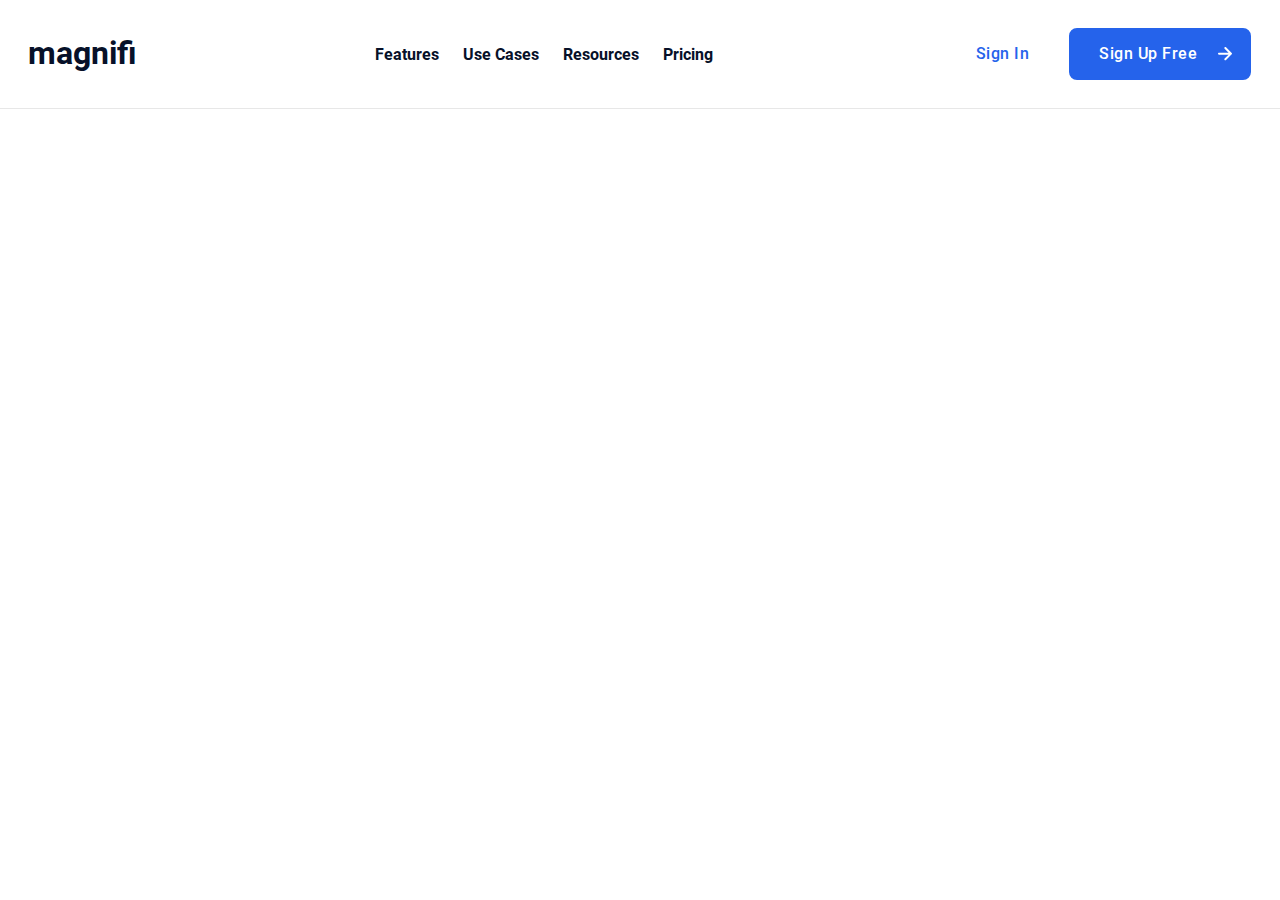
==== public/pages/features.html @ 19134241 "Created pages for navigation links" ====
<!DOCTYPE html>
<html lang="en">
<head>
    <meta charset="UTF-8">
    <meta name="viewport" content="width=device-width, initial-scale=1.0">
    <title>Magnifi | Features</title>
        <!-- CSS Files -->
        <link rel="stylesheet" href="../assets/styles/styles.css">
        <!-- CSS libraries -->
        <link rel="stylesheet" href="https://cdnjs.cloudflare.com/ajax/libs/animate.css/4.1.1/animate.min.css"/>
        <link href="https://unpkg.com/aos@2.3.1/dist/aos.css" rel="stylesheet">
</head>
<body>

    <!--  NAV  -->
    <nav id="nav" class="nav grid">
        <div class="menu-container">
    
            <a href="/public/index.html"><h1>magnifi</h1></a> 
            <button class="menu-btn"><img src="assets/img/hamburger-menu-icon.svg" alt="menu icon"></button>
        </div>
    
        <div class="link-container">
    
        
            <ul>
                <li><a href="features.html">Features</a></li>
                <li><a href="use-cases.html">Use Cases</a></li>
                <li><a href="resources.html">Resources</a></li>
                <li><a href="pricing.html">Pricing</a></li>
            </ul>
        </div>
    
    
        <div class="nav-btn-container"> 
        <button class="secondary-btn"><span>Sign In</span></button>
        <button class="primary-btn"><span>Sign Up Free</span> <img class="right-arrow-icon" src="../assets/img/arrow-right-white.svg" alt="a right arrow icon">
        </div>
    
    </nav>
    
</body>
</html>
---- public/assets/styles/styles.css ----
/* ==========================================================================
   Variables
   ========================================================================== */

:root{

    /*Primary heading color*/
--Blue-Gray-900:#071129;

    /*Secondary color*/
--Blue-Gray-600:#475569;

    /*Tertiary color*/
--Blue-600:#2563EB;

    /*Background color*/
--White:#FFFF;

--Blue-Gray-300:#cbd5e14d;

}

/* ==========================================================================
   Reset
   ========================================================================== */

*{
    box-sizing: border-box;
    margin: 0;
    padding: 0;
    text-decoration: none;
}

html{
    overflow-x: hidden;
}




li{
    list-style-type: none;
    align-items: center;
    display: flex;
}


/* ==========================================================================
   Base Styles
   ========================================================================== */

body{
    background: var(--White);
    overflow-x: hidden;
    scroll-behavior: smooth;
}

.primary-link-container{
    display: flex;
    align-items: center;
    padding: 12px 0;
    gap: 16px;
}

.img-container{
    display: flex;
    align-items: center;
}

/* COLORS */

.primary-link{
    color: var(--Blue-600);
}

h1, h2, h3{
    color: var(--Blue-Gray-900);
    line-height: 110%;
}

 a, li{
    color: var(--Blue-Gray-900);
}

p{
    color: var(--Blue-Gray-600);
}

/* FONT SIZES */

/* font size of the logo */
h1{
    font-size: 32px;
}

/* headings */
h2, h3{
    font-size: 2.5em;
}


p, input, textarea, button {
    font-size: 1em;
    line-height: 150%;
}

nav ul li a, button{
    font-size: 16px;
    
}


/* FONT WEIGHTS */
p, input, textarea{
    font-family: "Roboto Regular 400";
}

button, strong{
    font-family: "Roboto Medium 500";
}

h1, h2, h3, a{
    font-family: "Roboto Bold 700";
}


/*  FONT FAMILIES */

@font-face {
    font-family: "Roboto Regular 400";
    src: url("../fonts/Roboto-Regular.ttf") format("truetype");
    font-display: swap;
  }
  
  @font-face {
    font-family: "Roboto Medium 500";
    src: url("../fonts/Roboto-Medium.ttf") format("truetype");
    font-display: swap;
  }
  
  @font-face {
    font-family: "Roboto Bold 700";
    src: url("../fonts/Roboto-Bold.ttf") format("truetype");
    font-display: swap;
  }



.section-2 .img-container{
    display: grid;
    grid-template-columns: repeat(3, 1fr);
    gap: 0.5rem;
    order: 1;
 }

 .section-3 .img-container{
    margin: 0 auto;
    
 }

.chart-container{
    display: flex;
    position: relative;
    width: 350px;
    height: 350px;
    border-radius: 100%;
    -webkit-border-radius: 100%;
    -moz-border-radius: 100%;
    -ms-border-radius: 100%;
    -o-border-radius: 100%;
}

.chart-icon{
    position: absolute;
    max-width: 30px; 
    max-height: 30px; 
    background-size: cover; 
    cursor: grab;
    transition: cursor 0.3s ease;
    pointer-events: auto;
}

.chart-icon:active{
    cursor: grabbing;
}


.section-4{
    padding: 3em 1.5em;
    background-size: cover;
    background-position: center;
    background:  linear-gradient(0deg, rgba(88, 28, 135, 0.75) 0%, rgba(88, 28, 135, 0.75) 100%), url(../img/hot-air.jpg)  lightgray 50% / cover no-repeat; 
}

.section-4 .secondary-btn {
    display: flex;
    background-color: transparent;
    justify-content: start;
    max-width: fit-content;
    padding: 12px 0;
}

.section-4 .secondary-btn span{
    padding: 0 16px 0 0;
}

.section-4 *{
    color: var(--White);
}

.section-5 p{
    color: var(--Blue-Gray-600);
}

.section-5 button{
    max-width: 100%;
}

.section-6{
    text-align: center;
    background: linear-gradient(99deg, #312E81 0%, #1E40AF 0.01%, #1E3A8A 46%, #701A75 96.97%);
}

.section-6 *{
    color: var(--White);
}

footer{
    display: flex;
    padding: 1.5em;
    flex-direction: column;
    gap: 16px;
}

footer ul{
    display: flex;
    justify-content: space-between;
    gap: 24px;
    max-width: fit-content;
}

footer ul li:nth-child(5){
    display: none;
}



footer ul li a{
    font-family: "Roboto Regular 400";
}

footer p, footer a{
    color: var(--Blue-Gray-600);
}


.primary-link:hover, .section-4 span:hover{
   text-decoration: underline;
}

/* ==========================================================================
   Components
   ========================================================================== */

/* BUTTONS */

button{
   display: inline-flex;
   justify-content: center;
   align-items: center;
   height: auto;
   cursor: pointer;
   letter-spacing: 0.5px;
   transition: all 0.10s;
   -webkit-transition: all 0.10s;
   -moz-transition: all 0.10s;
   -ms-transition: all 0.10s;
   -o-transition: all 0.10s;
   border-radius: 8px;
   -webkit-border-radius: 8px;
   -moz-border-radius: 8px;
   -ms-border-radius: 8px;
   -o-border-radius: 8px;
   text-wrap: nowrap;
   max-width: fit-content;
}

.primary-btn{
    padding: 12px;
    background: var(--Blue-600);
    border: 2px solid var(--Blue-600);
    color: var(--White);

}



.primary-btn img, .primary-btn span{
    padding: 0 0 0 16px;
    height: auto;
    max-width: fit-content;
}



.secondary-btn{
    padding: 12px 8px;
    color: var(--Blue-600);
    background: var(--White);
    border: none;
}



.secondary-btn span{
    padding: 0 16px;
}

.secondary-btn:hover{
   color:#235ddb;

}

.tertiary-btn{
    color: var(--Blue-Gray-900);
    background: var(--White);
    border: 1px solid rgba(128, 128, 128, 0.315);
    border-top-right-radius: 0px;
    border-bottom-right-radius: 0px;
    padding: 16px;
    
}

.tertiary-btn:hover{
    background: var(--Blue-Gray-300);
}

.button-container > :nth-child(2){
    border-radius: 0px;
    -webkit-border-radius: 0px;
    -moz-border-radius: 0px;
    -ms-border-radius: 0px;
    -o-border-radius: 0px;
}

.button-container > :nth-child(3){
    border-top-right-radius: 8px;
    border-bottom-right-radius: 8px;
    border-top-left-radius: 0px;
    border-bottom-left-radius: 0px;
}

.button-container{
    display: flex;
    justify-content: space-evenly;
}

.button-container *{
    width: 100%;
}

/* Input fields */
.input-container{
    border: 1px solid rgba(128, 128, 128, 0.315);
    border-radius: 8px;
    -webkit-border-radius: 8px;
    -moz-border-radius: 8px;
    -ms-border-radius: 8px;
    -o-border-radius: 8px;
    display: flex;
    align-items: center;
    padding: 12px 16px ;
    gap: 8px;
    transition: all 0.15s ease;
    -webkit-transition: all 0.15s ease;
    -moz-transition: all 0.15s ease;
    -ms-transition: all 0.15s ease;
    -o-transition: all 0.15s ease;
    width: 100%;
}

input, textarea{
    width: 100%;
    border: none;
    color: var(--Blue-Gray-600);
}

input:focus{
    outline: none;
}

.input-container:focus-within{
    transform: scale(1.01) ;
    -webkit-transform: scale(1.01) ;
    -moz-transform: scale(1.01) ;
    -ms-transform: scale(1.01) ;
    -o-transform: scale(1.01) ;
}

.input-button-container{
    gap: 8px;
    display: flex;  
}



/* ==========================================================================
   Mobile Styles
   ========================================================================== */

 /* making the homepage navigation links disappear */
nav ul, nav .primary-btn, .secondary-btn{
    display: none
}

/* container for the hamburger menu */
.menu-container{
   display: grid;
   grid-template-columns: repeat(4, 1fr);
}



.menu-btn{
    border: none;
    background-color: #fff;
    grid-column: 5;
}

.menu-btn img{
    width: 30px;
    height: 30px;  
}

img{
    max-width: 100%;
    height: auto; 
}



nav{
    padding: 1em;
    border-bottom: 1px solid rgba(128, 128, 128, 0.192);
    text-wrap: nowrap;
    
}

section{
    padding: 3em 1em ;
    display: flex;
    flex-direction: column;
    gap: 32px;
}

 .text-container  {
    display: flex;
    flex-direction: column;
    gap: 24px;
}

.input-container img{
    display: none;
}

.press-container{
    display: flex;
    padding: 8px 0;
    align-self: stretch;
   margin: 0 auto;
}




.press-container img{
    margin: 8px 12px 0 0;
}




/* ==========================================================================
   Media Queries
   ========================================================================== */


/*  SMALL TABLET STYLES */
@media screen and (min-width:620px){
    .input-container img{
        display: inline-flex;
    }

    section{
        padding: 5em;
    }

    section .img-container{
        margin: 0 auto;
    }



    }

/*  LARGE TABLET AND LAPTOP STYLES */
@media screen and (min-width:960px){

    body{
        font-size: 18px;   
    }



    h2{
       font-size: 4em;
    }

    section, footer{
        display: flex;
        align-items: center;
        padding: 4.5em;
        align-items: center;
    }

   footer{
    flex-direction: row;
    justify-content: space-between;
   }

   .footer-container{
    display: flex;
    gap: 8px;
    justify-content: center;
    align-items: center;
   }

   .press-container{
    margin: 0;
}




/* ==========================================================================
   Layout
   ========================================================================== */
    .grid{
        display: grid ;
        grid-template-columns: repeat(12, 1fr);
    }

    .text-container{
        grid-column: 2/7;
    }

    .img-container{
        grid-column: 8/13;
        max-width: fit-content;
    }


    .section-2 .img-container{
        margin: 0;
    }

    .section-2 .text-container{
        grid-column: 8/12;
    }

    .section-2 .img-container{
    grid-column: 2/7;
    grid-row: 1;
    gap: 1.2em;
    }

    .section-6, .section-4{
    margin: 0 4.5em;
    border-radius: 30px;
    -webkit-border-radius: 30px;
    -moz-border-radius: 30px;
    -ms-border-radius: 30px;
    -o-border-radius: 30px;
    }

    .section-6{
    padding: 5em 6em;
    }

    .img-container img{
        width: 100%;
        height: auto;
        object-fit: cover;
    }

    .section-4 .text-container{
        grid-column: 8/12;
    }


    nav .primary-btn, .secondary-btn{
        display: inline-flex;
    }

    .nav-btn-container{
       grid-column: 12;
       display: flex;
       gap: 1rem;
        width: 300px;
        flex-grow: 1;
    }

    .link-container {
        grid-column: 2/7;
    }

    nav{
        padding: 1.4em;
        justify-content: center;
        align-items: center;
    }

    nav ul{
        display: flex;
        gap: 8px;
        align-items: center;
        justify-content: center;
    }

    .link-container{
        grid-column: 4/10;
    }

    nav ul li{
        padding: 12px 8px;
    }

    footer ul li:nth-child(5){
        display: flex;
    }

    nav ul li img{
        padding: 0 0 0 8px;
    }
   
    .menu-btn{
        display: none;
    }

}


/*  DESKTOP STYLES */
@media screen and (min-width:1200px){

    body{
        font-size: 20px;

    }

    section{
        padding: 4em;
    }

    body{
        max-width: 2000px;
        margin: 0 auto; 
    }

}
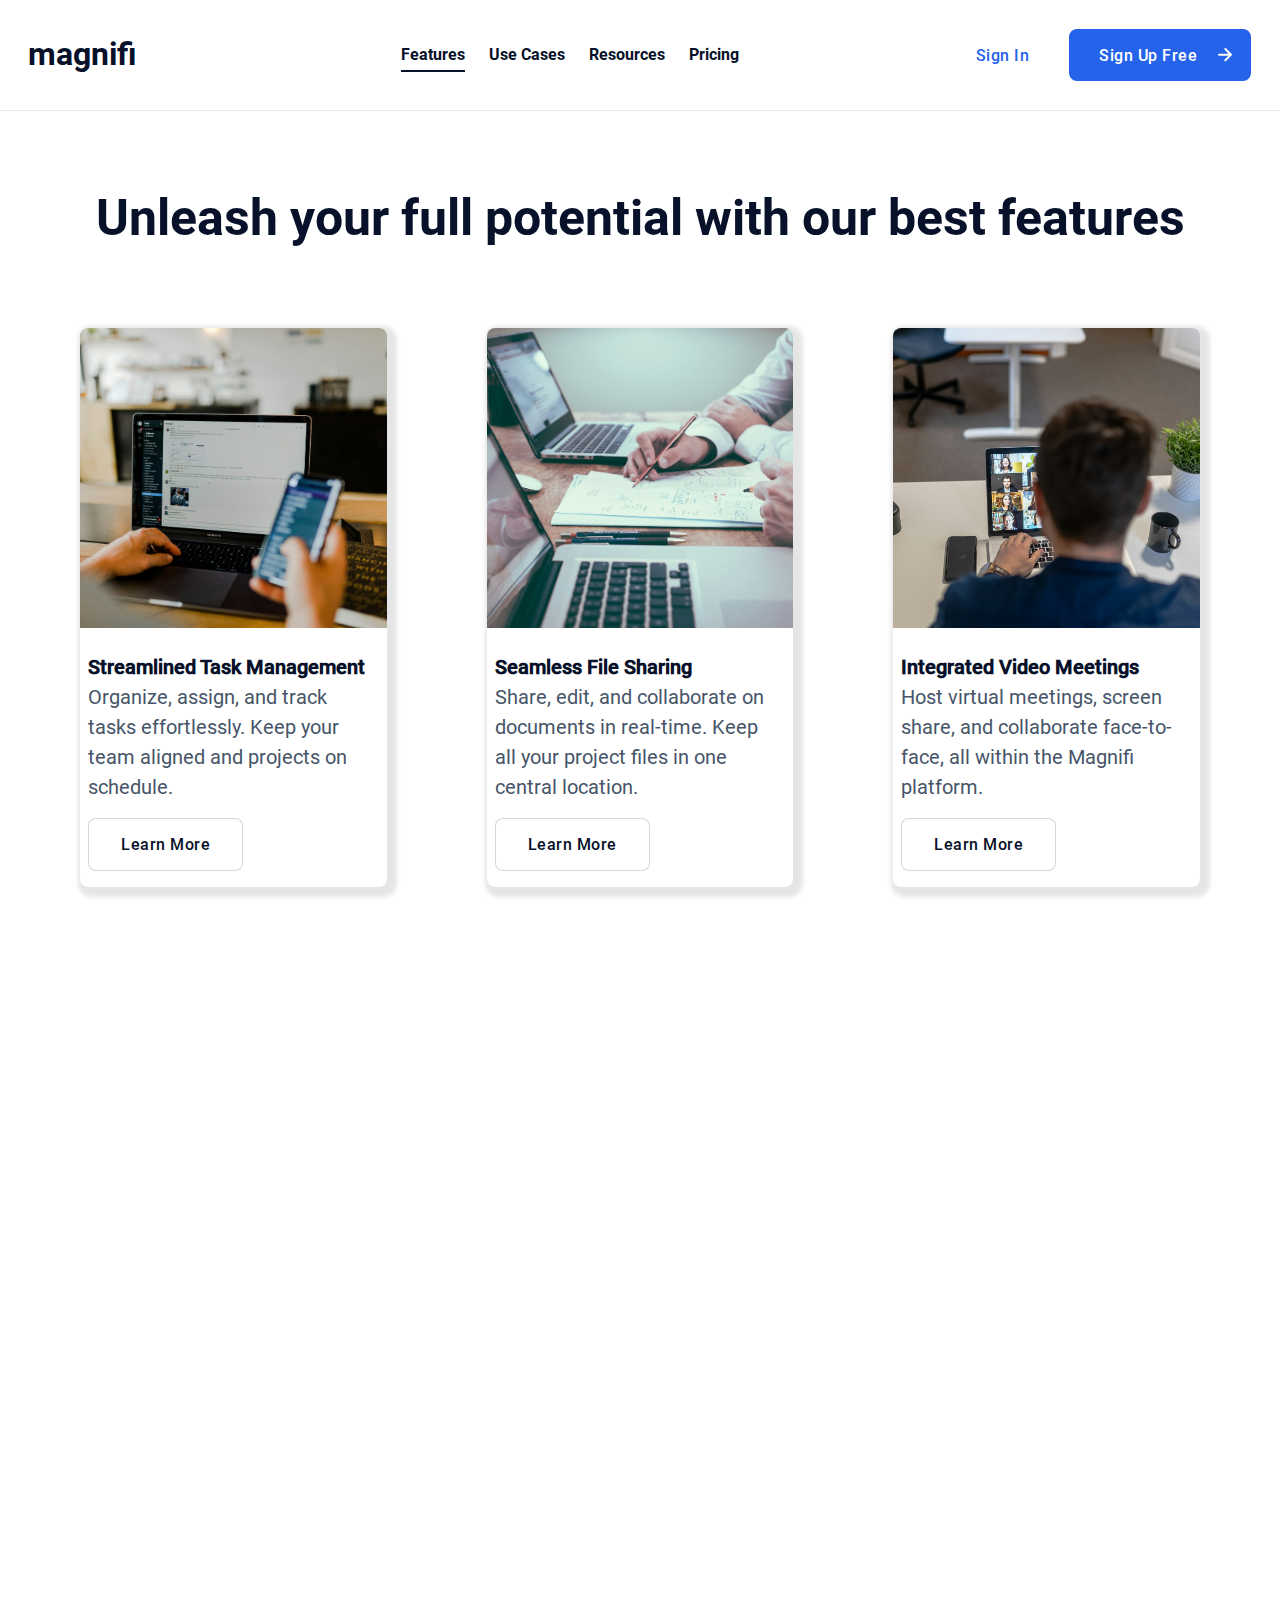
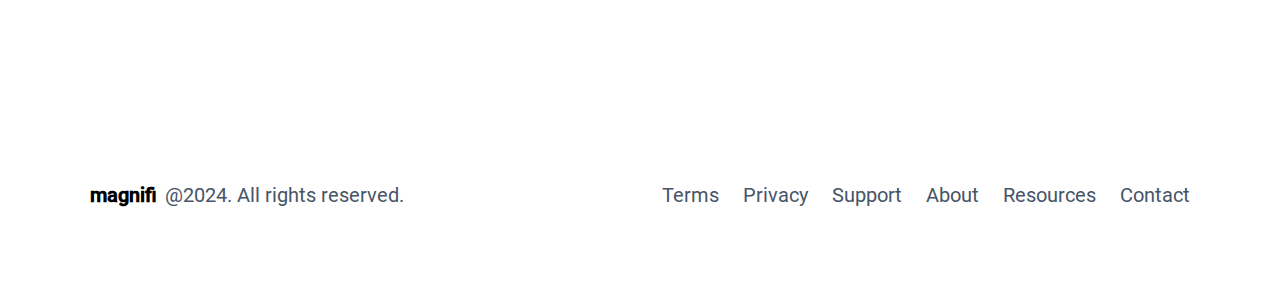
==== commit a346fac4: "Bug fixes and added features" ====
--- a/public/pages/features.html
+++ b/public/pages/features.html
@@ -3,7 +3,7 @@
 <head>
     <meta charset="UTF-8">
     <meta name="viewport" content="width=device-width, initial-scale=1.0">
-    <title>Magnifi | Features</title>
+    <title>Features | Magnifi</title>
         <!-- CSS Files -->
         <link rel="stylesheet" href="../assets/styles/styles.css">
         <!-- CSS libraries -->
@@ -16,18 +16,18 @@
     <nav id="nav" class="nav grid">
         <div class="menu-container">
     
-            <a href="/public/index.html"><h1>magnifi</h1></a> 
-            <button class="menu-btn"><img src="assets/img/hamburger-menu-icon.svg" alt="menu icon"></button>
+            <a href="../index.html"><h1>magnifi</h1></a> 
+            <button class="menu-btn"><img src="../assets/img/hamburger-menu-icon.svg" alt="menu icon"></button>
         </div>
     
         <div class="link-container">
     
         
             <ul>
-                <li><a href="features.html">Features</a></li>
-                <li><a href="use-cases.html">Use Cases</a></li>
-                <li><a href="resources.html">Resources</a></li>
-                <li><a href="pricing.html">Pricing</a></li>
+                <li><a id="nav-link" href="features.html">Features</a></li>
+                <li><a id="nav-link" href="use-cases.html">Use Cases</a></li>
+                <li><a id="nav-link" href="resources.html">Resources</a></li>
+                <li><a id="nav-link" href="pricing.html">Pricing</a></li>
             </ul>
         </div>
     
@@ -38,6 +38,105 @@
         </div>
     
     </nav>
+
+    <main>
+   <section class="features grid">
+    <h3 class=" features-h3 animate__animated animate__fadeIn">Unleash your full potential with our best features</h3>
+
+    <div class="feature-container">
+
+    <div class="feature-card animate__animated animate__fadeInUp">
+       <picture><img srcset="../assets/img/task-management.jpg" alt="A person managing tasks" loading="lazy"></picture>
+        <div class="feature-text-container">
+        <h4>Streamlined Task Management</h4>
+        <p>Organize, assign, and track tasks effortlessly. Keep your team aligned and projects on schedule.</p>
+        <button class="tertiary-btn">Learn More</button>
+    </div>
+    </div>
+
+    
+    <div class="feature-card animate__animated animate__fadeInUp">
+        <picture><img srcset="../assets/img/file-sharing.jpg" alt="two people sharing files between devices" loading="lazy"></picture>
+        <div class="feature-text-container">
+        <h4>Seamless File Sharing</h4>
+        <p>Share, edit, and collaborate on documents in real-time. Keep all your project files in one central location.</p>
+        <button class="tertiary-btn">Learn More</button>
+        </div>
+    </div>
+
+    <div class="feature-card animate__animated animate__fadeInUp">
+        <picture><img srcset="../assets/img/video-meeting.jpg" alt="A person having a video meeting with colleagues" loading="lazy"></picture>
+        <div class="feature-text-container">
+            <h4>Integrated Video Meetings</h4>
+            <p>Host virtual meetings, screen share, and collaborate face-to-face, all within the Magnifi platform.</p>
+            <button class="tertiary-btn">Learn More</button>
+        </div>
+        
+    </div>
+
+    <div class="feature-card" data-aos="fade-up" data-aos-delay="100" data-aos-duration="1000">
+        <picture><img srcset="../assets/img/workflow-automation.jpg" alt="Tasks being automated by Magnifi" loading="lazy"></picture>
+        <div class="feature-text-container">
+            <h4>Intelligent Workflow Automation</h4>
+            <p>Streamline repetitive tasks and processes. Boost productivity with smart automation tools.</p>
+            <button class="tertiary-btn">Learn More</button>
+        </div>
+        
+    </div>
+
+    <div class="feature-card" data-aos="fade-up" data-aos-delay="200" data-aos-duration="1000">
+        <picture><img srcset="../assets/img/team-chat-messaging.jpg" alt="Team messaging on the Magnifi platform" loading="lazy"></picture>
+        <div class="feature-text-container">
+            <h4>Team Chat &amp; Messaging</h4>
+            <p>Stay connected with instant messaging, group chats, and threaded conversations.</p>
+            <button class="tertiary-btn">Learn More</button>
+        </div>
+        
+    </div>
+
+    <div class="feature-card" data-aos="fade-up" data-aos-delay="300" data-aos-duration="1000">
+        <picture><img srcset="../assets/img/insightful-analytics.jpg" alt="Magnifi offering analytics for teams" loading="lazy"></picture>
+        <div class="feature-text-container">
+            <h4>Insightful Analytics</h4>
+            <p>Gain valuable insights into team performance and project progress with detailed reports and dashboards.</p>
+            <button class="tertiary-btn">Learn More</button>
+        </div>
+        
+    </div>
+
+    
+
+    
+
+
+</div>
+   </section>
+    </main>
+
+    <footer id="footer">
+        <div class="footer-container">
+            <strong>magnifi</strong>
+            <p>@2024. All rights reserved.</p>
+        </div>
+            <ul>
+                <li><a href="">Terms</a></li>
+                <li><a href="">Privacy</a></li>
+                <li><a href="">Support</a></li>
+                <li><a href="">About</a></li>
+                <li><a href="">Resources</a></li>
+                <li><a href="">Contact</a></li>
+            </ul>
+    </footer>
+    
+    <!-- JS -->
+     <script src="../assets/js/app.js"></script>
+    
+    
+    <!-- AOS -->
+    <script src="https://unpkg.com/aos@2.3.1/dist/aos.js"></script>
+    <script>
+        AOS.init();
+      </script>
     
 </body>
 </html>--- a/public/assets/styles/styles.css
+++ b/public/assets/styles/styles.css
@@ -1,176 +1,287 @@
 /* ==========================================================================
-   Variables
-   ========================================================================== */
-
-:root{
-
-    /*Primary heading color*/
---Blue-Gray-900:#071129;
-
-    /*Secondary color*/
---Blue-Gray-600:#475569;
-
-    /*Tertiary color*/
---Blue-600:#2563EB;
-
-    /*Background color*/
---White:#FFFF;
-
---Blue-Gray-300:#cbd5e14d;
-
-}
-
-/* ==========================================================================
-   Reset
-   ========================================================================== */
-
-*{
+   Table of Contents
+   ========================================================================== */
+/*
+ 1. Variables
+ 2. Reset
+ 3. Base Styles
+ 4. Typography
+ 5. Layout
+ 6. Components
+ 7. Sections
+ 8. Footer
+ 9. Media Queries
+*/
+
+/* ==========================================================================
+   1. Variables
+   ========================================================================== */
+   :root {
+    /* Colors */
+    --Blue-Gray-900: #071129;
+    --Blue-Gray-600: #475569;
+    --Blue-600: #2563EB;
+    --White: #FFFF;
+    --Blue-Gray-300: #cbd5e14d;
+}
+
+/* ==========================================================================
+   2. Reset
+   ========================================================================== */
+* {
     box-sizing: border-box;
     margin: 0;
     padding: 0;
     text-decoration: none;
 }
 
-html{
+html {
     overflow-x: hidden;
 }
 
-
-
-
-li{
+li {
     list-style-type: none;
     align-items: center;
     display: flex;
 }
 
-
-/* ==========================================================================
-   Base Styles
-   ========================================================================== */
-
-body{
+/* ==========================================================================
+   3. Base Styles
+   ========================================================================== */
+body {
     background: var(--White);
     overflow-x: hidden;
     scroll-behavior: smooth;
-}
-
-.primary-link-container{
-    display: flex;
-    align-items: center;
-    padding: 12px 0;
-    gap: 16px;
-}
-
-.img-container{
-    display: flex;
-    align-items: center;
-}
-
-/* COLORS */
-
-.primary-link{
-    color: var(--Blue-600);
-}
-
-h1, h2, h3{
-    color: var(--Blue-Gray-900);
-    line-height: 110%;
-}
-
- a, li{
-    color: var(--Blue-Gray-900);
-}
-
-p{
-    color: var(--Blue-Gray-600);
-}
-
-/* FONT SIZES */
-
-/* font size of the logo */
-h1{
-    font-size: 32px;
-}
-
-/* headings */
-h2, h3{
-    font-size: 2.5em;
-}
-
-
-p, input, textarea, button {
     font-size: 1em;
     line-height: 150%;
 }
 
-nav ul li a, button{
-    font-size: 16px;
-    
-}
-
-
-/* FONT WEIGHTS */
-p, input, textarea{
-    font-family: "Roboto Regular 400";
-}
-
-button, strong{
-    font-family: "Roboto Medium 500";
-}
-
-h1, h2, h3, a{
-    font-family: "Roboto Bold 700";
-}
-
-
-/*  FONT FAMILIES */
-
+img {
+    max-width: 100%;
+    height: auto;
+}
+
+/* ==========================================================================
+   4. Typography
+   ========================================================================== */
 @font-face {
     font-family: "Roboto Regular 400";
     src: url("../fonts/Roboto-Regular.ttf") format("truetype");
     font-display: swap;
-  }
-  
-  @font-face {
+}
+
+@font-face {
     font-family: "Roboto Medium 500";
     src: url("../fonts/Roboto-Medium.ttf") format("truetype");
     font-display: swap;
-  }
-  
-  @font-face {
+}
+
+@font-face {
     font-family: "Roboto Bold 700";
     src: url("../fonts/Roboto-Bold.ttf") format("truetype");
     font-display: swap;
-  }
-
-
-
-.section-2 .img-container{
-    display: grid;
-    grid-template-columns: repeat(3, 1fr);
-    gap: 0.5rem;
-    order: 1;
- }
-
- .section-3 .img-container{
-    margin: 0 auto;
-    
- }
-
-.chart-container{
+}
+
+h1, h2, h3 {
+    color: var(--Blue-Gray-900);
+    line-height: 110%;
+    font-family: "Roboto Bold 700";
+}
+
+h1 {
+    font-size: 32px;
+}
+
+h2, h3 {
+    font-size: 2.5em;
+}
+
+
+
+h4{
+    color: var(--Blue-Gray-900);
+}
+
+p, input, textarea {
+    font-family: "Roboto Regular 400";
+    color: var(--Blue-Gray-600);
+    line-height: 150%;
+}
+
+a, li {
+    color: var(--Blue-Gray-900);
+    font-family: "Roboto Bold 700";
+}
+
+button, strong, h4 {
+    font-family: "Roboto Medium 500";
+}
+
+nav ul li a, button, input {
+    font-size: 16px;
+}
+
+#nav-link{
+    text-decoration: none;
+}
+
+#nav-link {
+    text-decoration: none;
+    color: inherit;
+    position: relative;
+    transition: color 0.3s ease;
+}
+
+#nav-link::after {
+    content: '';
+    position: absolute;
+    width: 100%;
+    height: 2px;
+    bottom: -2px;
+    left: 0;
+    background-color: currentColor;
+    transform: scaleX(0);
+    transition: transform 0.3s ease;
+
+}
+
+#nav-link.active::after,
+#nav-link:hover::after {
+    transform: scaleX(1);
+}
+
+.primary-link {
+    color: var(--Blue-600);
+}
+
+/* ==========================================================================
+   5. Layout
+   ========================================================================== */
+.text-container {
+    display: flex;
+    flex-direction: column;
+    gap: 24px;
+}
+
+.img-container {
+    display: flex;
+    align-items: center;
+}
+
+.primary-link-container {
+    display: flex;
+    align-items: center;
+    padding: 12px 0;
+    gap: 16px;
+}
+
+section {
+    padding: 3em 1em;
+    display: flex;
+    flex-direction: column;
+    gap: 32px;
+}
+
+/* ==========================================================================
+   6. Components
+   ========================================================================== */
+/* Buttons */
+button {
+    display: inline-flex;
+    justify-content: center;
+    align-items: center;
+    height: auto;
+    cursor: pointer;
+    letter-spacing: 0.5px;
+    transition: all 0.10s;
+    border-radius: 8px;
+    text-wrap: nowrap;
+    max-width: fit-content;
+}
+
+.primary-btn {
+    padding: 12px;
+    background: var(--Blue-600);
+    border: 2px solid var(--Blue-600);
+    color: var(--White);
+}
+
+.primary-btn img, .primary-btn span {
+    padding: 0 0 0 16px;
+    height: auto;
+    max-width: fit-content;
+}
+
+.secondary-btn {
+    padding: 12px 8px;
+    color: var(--Blue-600);
+    background: var(--White);
+    border: none;
+}
+
+.secondary-btn span {
+    padding: 0 16px;
+}
+
+.tertiary-btn {
+    color: var(--Blue-Gray-900);
+    background: var(--White);
+    border: 1px solid rgba(128, 128, 128, 0.315);
+    border-top-right-radius: 0px;
+    border-bottom-right-radius: 0px;
+    padding: 16px;
+}
+
+.button-container {
+    display: flex;
+    justify-content: space-evenly;
+}
+
+.button-container * {
+    width: 100%;
+}
+
+/* Input fields */
+.input-container {
+    border: 1px solid rgba(128, 128, 128, 0.315);
+    border-radius: 8px;
+    display: flex;
+    align-items: center;
+    padding: 12px 16px;
+    gap: 8px;
+    transition: all 0.15s ease;
+    width: 100%;
+}
+
+input, textarea {
+    width: 100%;
+    border: none;
+    outline: none;
+}
+
+
+
+.input-container:focus-within{
+    transform: scale(1.01) ;
+}
+
+
+
+.input-button-container {
+    gap: 8px;
+    display: flex;  
+}
+
+/* Chart */
+.chart-container {
     display: flex;
     position: relative;
     width: 350px;
     height: 350px;
     border-radius: 100%;
-    -webkit-border-radius: 100%;
-    -moz-border-radius: 100%;
-    -ms-border-radius: 100%;
-    -o-border-radius: 100%;
-}
-
-.chart-icon{
+}
+
+.chart-icon {
     position: absolute;
     max-width: 30px; 
     max-height: 30px; 
@@ -180,429 +291,266 @@
     pointer-events: auto;
 }
 
-.chart-icon:active{
-    cursor: grabbing;
-}
-
-
-.section-4{
-    padding: 3em 1.5em;
-    background-size: cover;
-    background-position: center;
-    background:  linear-gradient(0deg, rgba(88, 28, 135, 0.75) 0%, rgba(88, 28, 135, 0.75) 100%), url(../img/hot-air.jpg)  lightgray 50% / cover no-repeat; 
-}
-
-.section-4 .secondary-btn {
-    display: flex;
-    background-color: transparent;
-    justify-content: start;
-    max-width: fit-content;
-    padding: 12px 0;
-}
-
-.section-4 .secondary-btn span{
-    padding: 0 16px 0 0;
-}
-
-.section-4 *{
-    color: var(--White);
-}
-
-.section-5 p{
-    color: var(--Blue-Gray-600);
-}
-
-.section-5 button{
-    max-width: 100%;
-}
-
-.section-6{
-    text-align: center;
-    background: linear-gradient(99deg, #312E81 0%, #1E40AF 0.01%, #1E3A8A 46%, #701A75 96.97%);
-}
-
-.section-6 *{
-    color: var(--White);
-}
-
-footer{
-    display: flex;
-    padding: 1.5em;
-    flex-direction: column;
-    gap: 16px;
-}
-
-footer ul{
-    display: flex;
-    justify-content: space-between;
-    gap: 24px;
-    max-width: fit-content;
-}
-
-footer ul li:nth-child(5){
-    display: none;
-}
-
-
-
-footer ul li a{
-    font-family: "Roboto Regular 400";
-}
-
-footer p, footer a{
-    color: var(--Blue-Gray-600);
-}
-
-
-.primary-link:hover, .section-4 span:hover{
-   text-decoration: underline;
-}
-
-/* ==========================================================================
-   Components
-   ========================================================================== */
-
-/* BUTTONS */
-
-button{
-   display: inline-flex;
-   justify-content: center;
-   align-items: center;
-   height: auto;
-   cursor: pointer;
-   letter-spacing: 0.5px;
-   transition: all 0.10s;
-   -webkit-transition: all 0.10s;
-   -moz-transition: all 0.10s;
-   -ms-transition: all 0.10s;
-   -o-transition: all 0.10s;
-   border-radius: 8px;
-   -webkit-border-radius: 8px;
-   -moz-border-radius: 8px;
-   -ms-border-radius: 8px;
-   -o-border-radius: 8px;
-   text-wrap: nowrap;
-   max-width: fit-content;
-}
-
-.primary-btn{
-    padding: 12px;
-    background: var(--Blue-600);
-    border: 2px solid var(--Blue-600);
-    color: var(--White);
-
-}
-
-
-
-.primary-btn img, .primary-btn span{
-    padding: 0 0 0 16px;
-    height: auto;
-    max-width: fit-content;
-}
-
-
-
-.secondary-btn{
-    padding: 12px 8px;
-    color: var(--Blue-600);
-    background: var(--White);
-    border: none;
-}
-
-
-
-.secondary-btn span{
-    padding: 0 16px;
-}
-
-.secondary-btn:hover{
-   color:#235ddb;
-
-}
-
-.tertiary-btn{
-    color: var(--Blue-Gray-900);
-    background: var(--White);
-    border: 1px solid rgba(128, 128, 128, 0.315);
-    border-top-right-radius: 0px;
-    border-bottom-right-radius: 0px;
-    padding: 16px;
-    
-}
-
-.tertiary-btn:hover{
-    background: var(--Blue-Gray-300);
-}
-
-.button-container > :nth-child(2){
-    border-radius: 0px;
-    -webkit-border-radius: 0px;
-    -moz-border-radius: 0px;
-    -ms-border-radius: 0px;
-    -o-border-radius: 0px;
-}
-
-.button-container > :nth-child(3){
-    border-top-right-radius: 8px;
-    border-bottom-right-radius: 8px;
-    border-top-left-radius: 0px;
-    border-bottom-left-radius: 0px;
-}
-
-.button-container{
-    display: flex;
-    justify-content: space-evenly;
-}
-
-.button-container *{
-    width: 100%;
-}
-
-/* Input fields */
-.input-container{
-    border: 1px solid rgba(128, 128, 128, 0.315);
+/* Feature cards */
+.feature-card {
+    box-shadow: 4px 4px 4px 6px rgba(0, 0, 0, 0.1);
+    cursor: pointer;
     border-radius: 8px;
     -webkit-border-radius: 8px;
     -moz-border-radius: 8px;
     -ms-border-radius: 8px;
     -o-border-radius: 8px;
-    display: flex;
-    align-items: center;
-    padding: 12px 16px ;
-    gap: 8px;
-    transition: all 0.15s ease;
-    -webkit-transition: all 0.15s ease;
-    -moz-transition: all 0.15s ease;
-    -ms-transition: all 0.15s ease;
-    -o-transition: all 0.15s ease;
+    overflow: hidden;
+    margin-bottom: 2rem;
+}
+
+.feature-card:hover {
+    box-shadow: 4px 4px 4px  7px rgba(0, 0, 0, 0.1);
+    transition: box-shadow 0.3s ease;
+  }
+
+  .feature-card img{
+    height: 300px;
     width: 100%;
-}
-
-input, textarea{
-    width: 100%;
-    border: none;
-    color: var(--Blue-Gray-600);
-}
-
-input:focus{
-    outline: none;
-}
-
-.input-container:focus-within{
-    transform: scale(1.01) ;
-    -webkit-transform: scale(1.01) ;
-    -moz-transform: scale(1.01) ;
-    -ms-transform: scale(1.01) ;
-    -o-transform: scale(1.01) ;
-}
-
-.input-button-container{
-    gap: 8px;
-    display: flex;  
-}
-
-
-
-/* ==========================================================================
-   Mobile Styles
-   ========================================================================== */
-
- /* making the homepage navigation links disappear */
-nav ul, nav .primary-btn, .secondary-btn{
-    display: none
-}
-
-/* container for the hamburger menu */
-.menu-container{
+    object-fit: cover;
+  }
+
+  .feature-text-container{
+    padding: 1rem 1rem 1rem .5rem;
+  }
+
+  .feature-text-container p{
+    padding-bottom: 1rem;
+  }
+
+  .feature-text-container button{
+    border-radius: 8px;
+    padding: 1rem 2rem;
+}
+
+
+/* ==========================================================================
+   7. Sections
+   ========================================================================== */
+/* Navigation */
+nav {
+    padding: 1em;
+    border-bottom: 1px solid rgba(128, 128, 128, 0.192);
+    text-wrap: nowrap;
+}
+
+nav ul, nav .primary-btn, .secondary-btn {
+    display: none;
+}
+
+.menu-container {
    display: grid;
    grid-template-columns: repeat(4, 1fr);
 }
 
-
-
-.menu-btn{
+.menu-btn {
     border: none;
     background-color: #fff;
     grid-column: 5;
 }
 
-.menu-btn img{
+.menu-btn img {
     width: 30px;
     height: 30px;  
 }
 
-img{
+/* Section 2 */
+.section-2 .img-container {
+    display: grid;
+    grid-template-columns: repeat(3, 1fr);
+    gap: 0.5rem;
+    order: 1;
+}
+
+/* Section 3 */
+.section-3 .img-container {
+    margin: 0 auto;
+}
+
+/* Section 4 */
+.section-4 {
+    padding: 3em 1.5em;
+    background: linear-gradient(0deg, rgba(88, 28, 135, 0.75) 0%, rgba(88, 28, 135, 0.75) 100%), url(../img/hot-air.jpg) lightgray 50% / cover no-repeat; 
+}
+
+.section-4 * {
+    color: var(--White);
+}
+
+.section-4 .secondary-btn {
+    display: flex;
+    background-color: transparent;
+    justify-content: start;
+    max-width: fit-content;
+    padding: 12px 0;
+}
+
+.section-4 .secondary-btn span {
+    padding: 0 16px 0 0;
+}
+
+/* Section 5 */
+.section-5 button {
     max-width: 100%;
-    height: auto; 
-}
-
-
-
-nav{
-    padding: 1em;
-    border-bottom: 1px solid rgba(128, 128, 128, 0.192);
-    text-wrap: nowrap;
-    
-}
-
-section{
-    padding: 3em 1em ;
-    display: flex;
-    flex-direction: column;
-    gap: 32px;
-}
-
- .text-container  {
-    display: flex;
-    flex-direction: column;
-    gap: 24px;
-}
-
-.input-container img{
-    display: none;
-}
-
-.press-container{
+}
+
+/* Section 6 */
+.section-6 {
+    text-align: center;
+    background: linear-gradient(99deg, #312E81 0%, #1E40AF 0.01%, #1E3A8A 46%, #701A75 96.97%);
+}
+
+.section-6 * {
+    color: var(--White);
+}
+
+/* Press Container */
+.press-container {
     display: flex;
     padding: 8px 0;
     align-self: stretch;
-   margin: 0 auto;
-}
-
-
-
-
-.press-container img{
+    margin: 0 auto;
+}
+
+.press-container img {
     margin: 8px 12px 0 0;
 }
 
-
-
-
-/* ==========================================================================
-   Media Queries
-   ========================================================================== */
-
-
-/*  SMALL TABLET STYLES */
-@media screen and (min-width:620px){
-    .input-container img{
+/* ==========================================================================
+   8. Footer
+   ========================================================================== */
+footer {
+    display: flex;
+    padding: 1.5em;
+    flex-direction: column;
+    gap: 16px;
+}
+
+footer ul {
+    display: flex;
+    justify-content: space-between;
+    gap: 24px;
+    max-width: fit-content;
+}
+
+footer ul li:nth-child(5) {
+    display: none;
+}
+
+footer ul li a {
+    font-family: "Roboto Regular 400";
+}
+
+footer p, footer a {
+    color: var(--Blue-Gray-600);
+}
+
+/* ==========================================================================
+   9. Media Queries
+   ========================================================================== */
+/* Small Tablet Styles */
+@media screen and (min-width: 620px) {
+    .input-container img {
         display: inline-flex;
     }
 
-    section{
+    section {
         padding: 5em;
     }
 
-    section .img-container{
+    section .img-container {
         margin: 0 auto;
     }
-
-
-
-    }
-
-/*  LARGE TABLET AND LAPTOP STYLES */
-@media screen and (min-width:960px){
-
-    body{
+}
+
+/* Large Tablet and Laptop Styles */
+@media screen and (min-width: 960px) {
+    body {
         font-size: 18px;   
     }
 
-
-
-    h2{
+    h2 {
        font-size: 4em;
     }
 
-    section, footer{
+    section, footer {
         display: flex;
         align-items: center;
         padding: 4.5em;
+    }
+
+    footer {
+        flex-direction: row;
+        justify-content: space-between;
+    }
+
+    .footer-container {
+        display: flex;
+        gap: 8px;
+        justify-content: center;
         align-items: center;
     }
 
-   footer{
-    flex-direction: row;
-    justify-content: space-between;
-   }
-
-   .footer-container{
-    display: flex;
-    gap: 8px;
-    justify-content: center;
-    align-items: center;
-   }
-
-   .press-container{
-    margin: 0;
-}
-
-
-
-
-/* ==========================================================================
-   Layout
-   ========================================================================== */
-    .grid{
-        display: grid ;
+    .press-container {
+        margin: 0;
+    }
+
+    /* Layout */
+    .grid {
+        display: grid;
         grid-template-columns: repeat(12, 1fr);
     }
 
-    .text-container{
+    .text-container {
         grid-column: 2/7;
     }
 
-    .img-container{
+    .img-container {
         grid-column: 8/13;
         max-width: fit-content;
     }
 
-
-    .section-2 .img-container{
+    .section-2 .text-container {
+        grid-column: 8/12;
+    }
+
+    .section-2 .img-container {
+        grid-column: 2/7;
+        grid-row: 1;
+        gap: 1.2em;
         margin: 0;
     }
 
-    .section-2 .text-container{
-        grid-column: 8/12;
-    }
-
-    .section-2 .img-container{
-    grid-column: 2/7;
-    grid-row: 1;
-    gap: 1.2em;
-    }
-
-    .section-6, .section-4{
-    margin: 0 4.5em;
-    border-radius: 30px;
-    -webkit-border-radius: 30px;
-    -moz-border-radius: 30px;
-    -ms-border-radius: 30px;
-    -o-border-radius: 30px;
-    }
-
-    .section-6{
-    padding: 5em 6em;
-    }
-
-    .img-container img{
+    .section-6, .section-4 {
+        margin: 0 4.5em;
+        border-radius: 30px;
+    }
+
+    .section-6 {
+        padding: 5em 6em;
+    }
+
+    .img-container img {
         width: 100%;
         height: auto;
         object-fit: cover;
     }
 
-    .section-4 .text-container{
+    .section-4 .text-container {
         grid-column: 8/12;
     }
 
-
-    nav .primary-btn, .secondary-btn{
+    /* Navigation */
+    nav .primary-btn, .secondary-btn {
         display: inline-flex;
     }
 
-    .nav-btn-container{
+    .nav-btn-container {
        grid-column: 12;
        display: flex;
        gap: 1rem;
@@ -614,58 +562,68 @@
         grid-column: 2/7;
     }
 
-    nav{
+    nav {
         padding: 1.4em;
         justify-content: center;
         align-items: center;
     }
 
-    nav ul{
+    nav ul {
         display: flex;
         gap: 8px;
         align-items: center;
         justify-content: center;
     }
 
-    .link-container{
-        grid-column: 4/10;
-    }
-
-    nav ul li{
+    .link-container {
+        grid-column: 7;
+    }
+
+    nav ul li {
         padding: 12px 8px;
     }
 
-    footer ul li:nth-child(5){
+    footer ul li:nth-child(5) {
         display: flex;
     }
 
-    nav ul li img{
+    nav ul li img {
         padding: 0 0 0 8px;
     }
    
-    .menu-btn{
+    .menu-btn {
         display: none;
     }
 
-}
-
-
-/*  DESKTOP STYLES */
-@media screen and (min-width:1200px){
-
-    body{
+    
+.features-h3 {
+    grid-column: 1/end;
+    margin: 0 auto;
+    margin-bottom: 1em;
+}
+
+.feature-container {
+    grid-column: 1/end;
+    display: grid;
+    grid-template-columns: repeat(3, 1fr);
+    grid-template-rows: repeat(2, auto);
+    gap: 5em;
+    margin: 0 auto;
+}
+
+
+
+}
+
+/* Desktop Styles */
+@media screen and (min-width: 1200px) {
+    body {
         font-size: 20px;
-
-    }
-
-    section{
-        padding: 4em;
-    }
-
-    body{
         max-width: 2000px;
         margin: 0 auto; 
     }
 
-}
-
+    section {
+        padding: 4em;
+    }
+}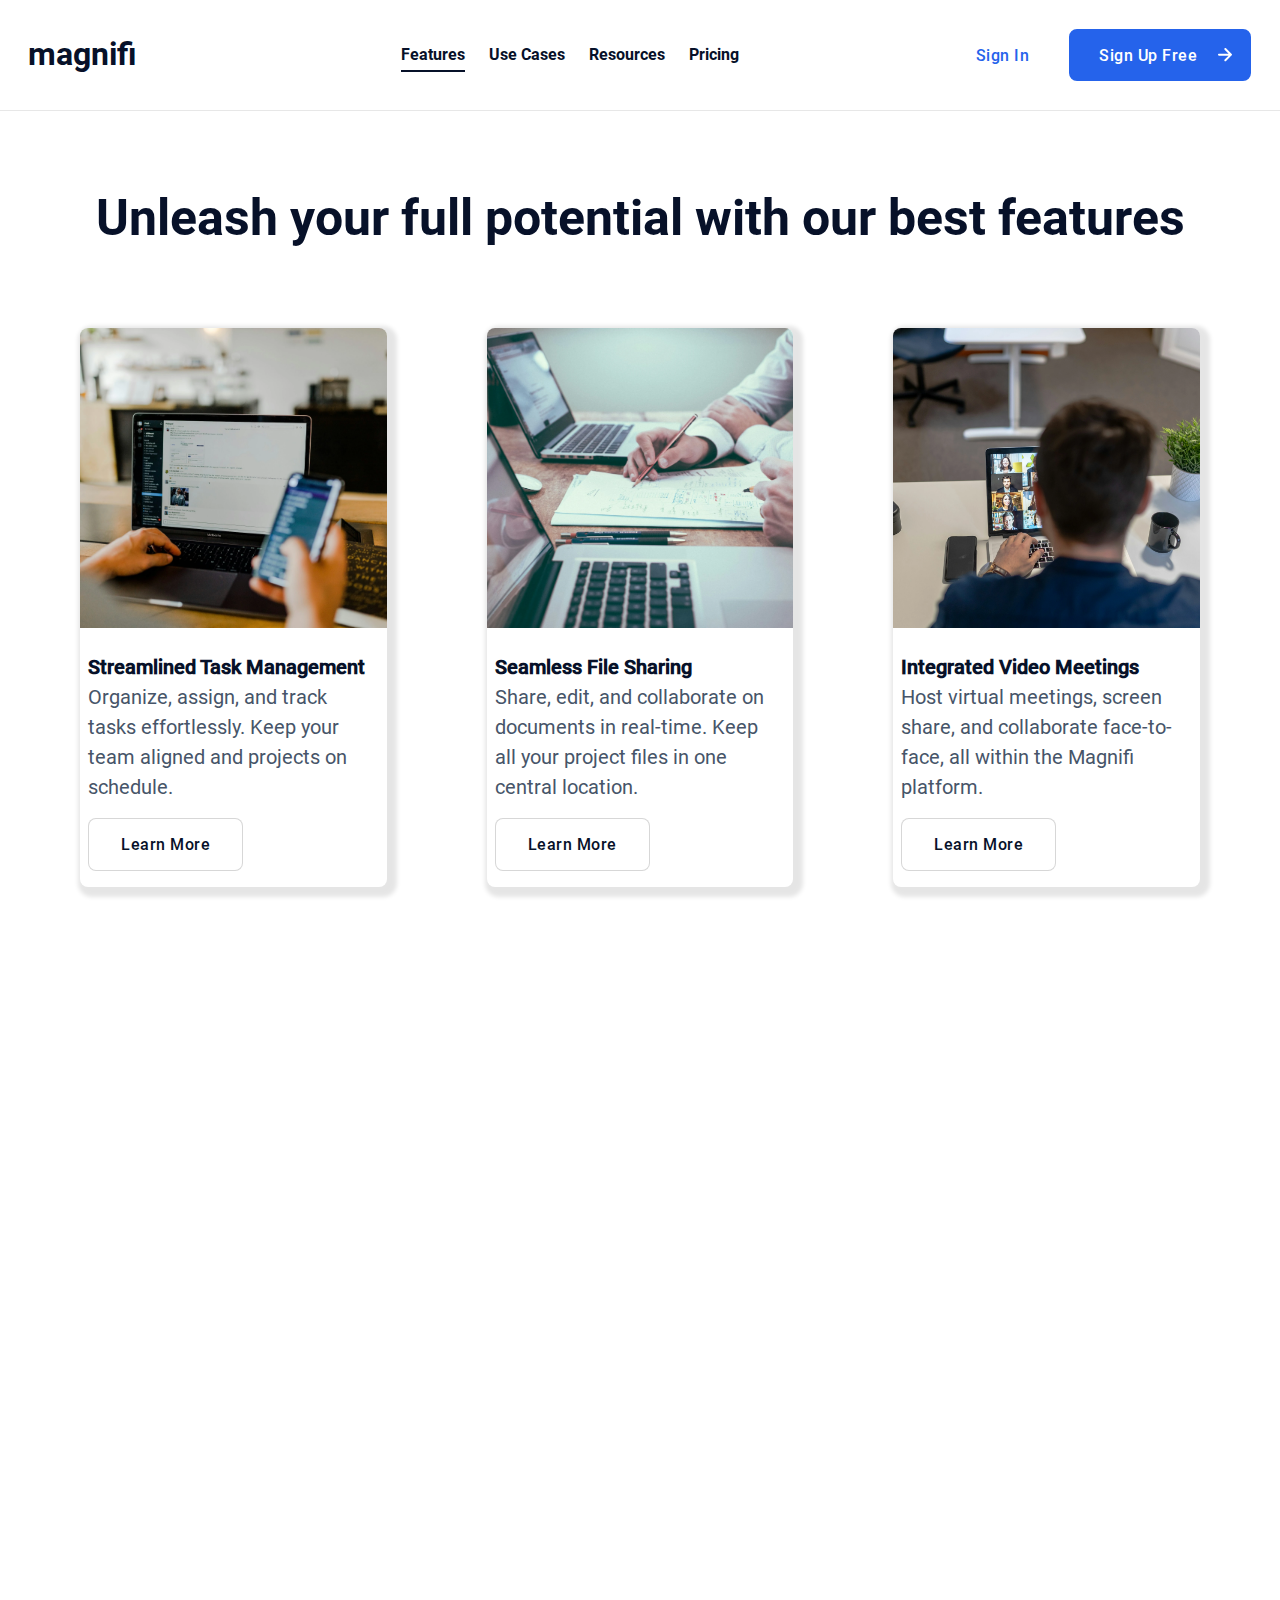
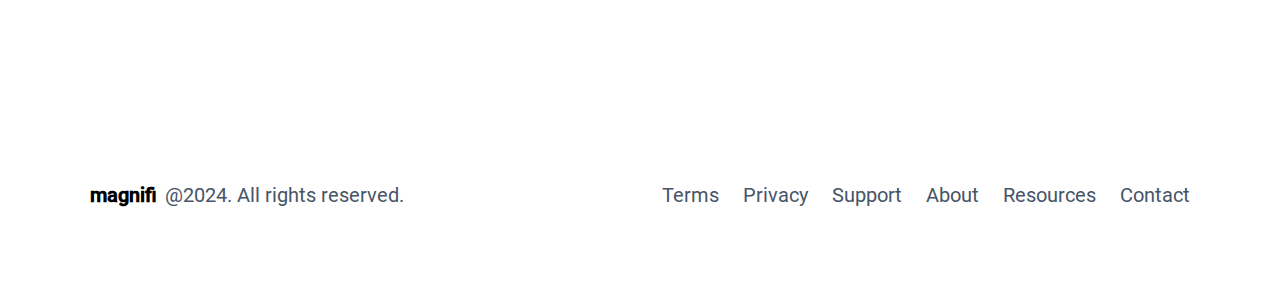
==== commit 5f29316e: "Changed Image Format for Features Page" ====
--- a/public/pages/features.html
+++ b/public/pages/features.html
@@ -46,7 +46,7 @@
     <div class="feature-container">
 
     <div class="feature-card animate__animated animate__fadeInUp">
-       <picture><img srcset="../assets/img/task-management.jpg" alt="A person managing tasks" loading="lazy"></picture>
+       <picture><img srcset="../assets/img/task-management.webp" alt="A person managing tasks" loading="lazy"></picture>
         <div class="feature-text-container">
         <h4>Streamlined Task Management</h4>
         <p>Organize, assign, and track tasks effortlessly. Keep your team aligned and projects on schedule.</p>
@@ -56,7 +56,7 @@
 
     
     <div class="feature-card animate__animated animate__fadeInUp">
-        <picture><img srcset="../assets/img/file-sharing.jpg" alt="two people sharing files between devices" loading="lazy"></picture>
+        <picture><img srcset="../assets/img/file-sharing.webp" alt="two people sharing files between devices" loading="lazy"></picture>
         <div class="feature-text-container">
         <h4>Seamless File Sharing</h4>
         <p>Share, edit, and collaborate on documents in real-time. Keep all your project files in one central location.</p>
@@ -65,7 +65,7 @@
     </div>
 
     <div class="feature-card animate__animated animate__fadeInUp">
-        <picture><img srcset="../assets/img/video-meeting.jpg" alt="A person having a video meeting with colleagues" loading="lazy"></picture>
+        <picture><img srcset="../assets/img/video-meeting.webp" alt="A person having a video meeting with colleagues" loading="lazy"></picture>
         <div class="feature-text-container">
             <h4>Integrated Video Meetings</h4>
             <p>Host virtual meetings, screen share, and collaborate face-to-face, all within the Magnifi platform.</p>
@@ -75,7 +75,7 @@
     </div>
 
     <div class="feature-card" data-aos="fade-up" data-aos-delay="100" data-aos-duration="1000">
-        <picture><img srcset="../assets/img/workflow-automation.jpg" alt="Tasks being automated by Magnifi" loading="lazy"></picture>
+        <picture><img srcset="../assets/img/workflow-automation.webp" alt="Tasks being automated by Magnifi" loading="lazy"></picture>
         <div class="feature-text-container">
             <h4>Intelligent Workflow Automation</h4>
             <p>Streamline repetitive tasks and processes. Boost productivity with smart automation tools.</p>
@@ -85,7 +85,7 @@
     </div>
 
     <div class="feature-card" data-aos="fade-up" data-aos-delay="200" data-aos-duration="1000">
-        <picture><img srcset="../assets/img/team-chat-messaging.jpg" alt="Team messaging on the Magnifi platform" loading="lazy"></picture>
+        <picture><img srcset="../assets/img/team-chat-messaging.webp" alt="Team messaging on the Magnifi platform" loading="lazy"></picture>
         <div class="feature-text-container">
             <h4>Team Chat &amp; Messaging</h4>
             <p>Stay connected with instant messaging, group chats, and threaded conversations.</p>
@@ -95,7 +95,7 @@
     </div>
 
     <div class="feature-card" data-aos="fade-up" data-aos-delay="300" data-aos-duration="1000">
-        <picture><img srcset="../assets/img/insightful-analytics.jpg" alt="Magnifi offering analytics for teams" loading="lazy"></picture>
+        <picture><img srcset="../assets/img/insightful-analytics.webp" alt="Magnifi offering analytics for teams" loading="lazy"></picture>
         <div class="feature-text-container">
             <h4>Insightful Analytics</h4>
             <p>Gain valuable insights into team performance and project progress with detailed reports and dashboards.</p>
--- a/public/assets/styles/styles.css
+++ b/public/assets/styles/styles.css
@@ -16,7 +16,7 @@
 /* ==========================================================================
    1. Variables
    ========================================================================== */
-   :root {
+:root {
     /* Colors */
     --Blue-Gray-900: #071129;
     --Blue-Gray-600: #475569;
@@ -56,6 +56,8 @@
     line-height: 150%;
 }
 
+
+
 img {
     max-width: 100%;
     height: auto;
@@ -82,7 +84,9 @@
     font-display: swap;
 }
 
-h1, h2, h3 {
+h1,
+h2,
+h3 {
     color: var(--Blue-Gray-900);
     line-height: 110%;
     font-family: "Roboto Bold 700";
@@ -92,36 +96,44 @@
     font-size: 32px;
 }
 
-h2, h3 {
+h2,
+h3 {
     font-size: 2.5em;
 }
 
 
 
-h4{
+h4 {
     color: var(--Blue-Gray-900);
 }
 
-p, input, textarea {
+p,
+input,
+textarea {
     font-family: "Roboto Regular 400";
     color: var(--Blue-Gray-600);
     line-height: 150%;
 }
 
-a, li {
+a,
+li {
     color: var(--Blue-Gray-900);
     font-family: "Roboto Bold 700";
 }
 
-button, strong, h4 {
+button,
+strong,
+h4 {
     font-family: "Roboto Medium 500";
 }
 
-nav ul li a, button, input {
+nav ul li a,
+button,
+input {
     font-size: 16px;
 }
 
-#nav-link{
+#nav-link {
     text-decoration: none;
 }
 
@@ -163,10 +175,7 @@
     gap: 24px;
 }
 
-.img-container {
-    display: flex;
-    align-items: center;
-}
+
 
 .primary-link-container {
     display: flex;
@@ -206,7 +215,8 @@
     color: var(--White);
 }
 
-.primary-btn img, .primary-btn span {
+.primary-btn img,
+.primary-btn span {
     padding: 0 0 0 16px;
     height: auto;
     max-width: fit-content;
@@ -230,15 +240,31 @@
     border-top-right-radius: 0px;
     border-bottom-right-radius: 0px;
     padding: 16px;
+    transition: all 0.15s ease;
+}
+
+.tertiary-btn:hover{
+    background-color: rgba(128, 128, 128, 0.11);
 }
 
 .button-container {
     display: flex;
     justify-content: space-evenly;
 }
+
 
 .button-container * {
     width: 100%;
+}
+
+.button-container .tertiary-btn:nth-child(2){
+    border-radius: 0;
+}
+
+.button-container .tertiary-btn:nth-child(3){
+    border-radius: 0px;
+    border-top-right-radius: 8px;
+    border-bottom-right-radius: 8px;
 }
 
 /* Input fields */
@@ -251,9 +277,11 @@
     gap: 8px;
     transition: all 0.15s ease;
     width: 100%;
-}
-
-input, textarea {
+
+}
+
+input,
+textarea {
     width: 100%;
     border: none;
     outline: none;
@@ -261,31 +289,34 @@
 
 
 
-.input-container:focus-within{
-    transform: scale(1.01) ;
+.input-container:focus-within {
+    transform: scale(1.01);
 }
 
 
 
 .input-button-container {
     gap: 8px;
-    display: flex;  
+    display: flex;
 }
 
 /* Chart */
 .chart-container {
     display: flex;
     position: relative;
-    width: 350px;
-    height: 350px;
     border-radius: 100%;
-}
+    grid-column: 8/12;
+    margin: 0 auto;
+}
+
+
+
 
 .chart-icon {
     position: absolute;
-    max-width: 30px; 
-    max-height: 30px; 
-    background-size: cover; 
+    max-width: 30px;
+    max-height: 30px;
+    will-change: transform;
     cursor: grab;
     transition: cursor 0.3s ease;
     pointer-events: auto;
@@ -294,7 +325,6 @@
 /* Feature cards */
 .feature-card {
     box-shadow: 4px 4px 4px 6px rgba(0, 0, 0, 0.1);
-    cursor: pointer;
     border-radius: 8px;
     -webkit-border-radius: 8px;
     -moz-border-radius: 8px;
@@ -305,25 +335,40 @@
 }
 
 .feature-card:hover {
-    box-shadow: 4px 4px 4px  7px rgba(0, 0, 0, 0.1);
+    box-shadow: 4px 4px 4px 7px rgba(0, 0, 0, 0.1);
     transition: box-shadow 0.3s ease;
-  }
-
-  .feature-card img{
+}
+
+.feature-card img {
     height: 300px;
     width: 100%;
     object-fit: cover;
-  }
-
-  .feature-text-container{
+}
+
+.img-container img{
+    height: 500px;
+    width: 100%;
+    object-fit: cover;
+    border-radius: 8px;
+    -webkit-border-radius: 8px;
+    -moz-border-radius: 8px;
+    -ms-border-radius: 8px;
+    -o-border-radius: 8px;
+    object-position: center;
+}
+
+
+
+
+.feature-text-container {
     padding: 1rem 1rem 1rem .5rem;
-  }
-
-  .feature-text-container p{
+}
+
+.feature-text-container p {
     padding-bottom: 1rem;
-  }
-
-  .feature-text-container button{
+}
+
+.feature-text-container button {
     border-radius: 8px;
     padding: 1rem 2rem;
 }
@@ -339,13 +384,15 @@
     text-wrap: nowrap;
 }
 
-nav ul, nav .primary-btn, .secondary-btn {
+nav ul,
+nav .primary-btn,
+.secondary-btn {
     display: none;
 }
 
 .menu-container {
-   display: grid;
-   grid-template-columns: repeat(4, 1fr);
+    display: grid;
+    grid-template-columns: repeat(4, 1fr);
 }
 
 .menu-btn {
@@ -356,7 +403,7 @@
 
 .menu-btn img {
     width: 30px;
-    height: 30px;  
+    height: 30px;
 }
 
 /* Section 2 */
@@ -367,15 +414,19 @@
     order: 1;
 }
 
+
 /* Section 3 */
+
+
 .section-3 .img-container {
     margin: 0 auto;
+    
 }
 
 /* Section 4 */
 .section-4 {
-    padding: 3em 1.5em;
-    background: linear-gradient(0deg, rgba(88, 28, 135, 0.75) 0%, rgba(88, 28, 135, 0.75) 100%), url(../img/hot-air.jpg) lightgray 50% / cover no-repeat; 
+    background: linear-gradient(0deg, rgba(88, 28, 135, 0.75) 0%, rgba(88, 28, 135, 0.75) 100%), url(../img/hot-air.jpg) lightgray 50% / cover no-repeat;
+
 }
 
 .section-4 * {
@@ -403,6 +454,7 @@
 .section-6 {
     text-align: center;
     background: linear-gradient(99deg, #312E81 0%, #1E40AF 0.01%, #1E3A8A 46%, #701A75 96.97%);
+    margin-bottom: 0 !important;
 }
 
 .section-6 * {
@@ -446,8 +498,13 @@
     font-family: "Roboto Regular 400";
 }
 
-footer p, footer a {
+footer p,
+footer a {
     color: var(--Blue-Gray-600);
+}
+
+.section-2 .img-container img{
+    object-position: center;
 }
 
 /* ==========================================================================
@@ -455,9 +512,7 @@
    ========================================================================== */
 /* Small Tablet Styles */
 @media screen and (min-width: 620px) {
-    .input-container img {
-        display: inline-flex;
-    }
+
 
     section {
         padding: 5em;
@@ -471,17 +526,22 @@
 /* Large Tablet and Laptop Styles */
 @media screen and (min-width: 960px) {
     body {
-        font-size: 18px;   
+        font-size: 18px;
     }
 
     h2 {
-       font-size: 4em;
-    }
-
-    section, footer {
+        font-size: 4em;
+    }
+
+    section,
+    footer {
         display: flex;
         align-items: center;
         padding: 4.5em;
+    }
+
+    .hero {
+        margin: 3.5rem 0;
     }
 
     footer {
@@ -506,54 +566,63 @@
         grid-template-columns: repeat(12, 1fr);
     }
 
+
+
+ 
+
+    .hero .img-container,
+    .section-4 .text-container,
+    .section-5 .img-container {
+        grid-column: 7/12;
+    }
+
     .text-container {
+        grid-column: 2/6;
+    }
+
+    .section-5 .text-container {
+        grid-column: 2/6;
+    }
+
+    .section-5 .img-container {
+        grid-column: 7/12;
+    }
+
+
+    .section-2 .img-container {
+        grid-row: 1;
+        grid-column: 2/6;
+        gap: 1.2em;
+    }
+
+    .section-2 .text-container {
+        grid-column: 7/12;
+    }
+
+
+
+    .section-3 .text-container {
         grid-column: 2/7;
     }
 
-    .img-container {
-        grid-column: 8/13;
-        max-width: fit-content;
-    }
-
-    .section-2 .text-container {
-        grid-column: 8/12;
-    }
-
-    .section-2 .img-container {
-        grid-column: 2/7;
-        grid-row: 1;
-        gap: 1.2em;
-        margin: 0;
-    }
-
-    .section-6, .section-4 {
-        margin: 0 4.5em;
-        border-radius: 30px;
-    }
-
-    .section-6 {
-        padding: 5em 6em;
-    }
-
-    .img-container img {
-        width: 100%;
-        height: auto;
-        object-fit: cover;
-    }
-
-    .section-4 .text-container {
-        grid-column: 8/12;
-    }
+    .section-3 .img-container {
+        grid-column: 7/13;
+    }
+
+
+
+
 
     /* Navigation */
-    nav .primary-btn, .secondary-btn {
+    nav .primary-btn,
+    .secondary-btn {
         display: inline-flex;
     }
 
     .nav-btn-container {
-       grid-column: 12;
-       display: flex;
-       gap: 1rem;
+        grid-column: 12;
+        display: flex;
+        gap: 1rem;
         width: 300px;
         flex-grow: 1;
     }
@@ -590,26 +659,26 @@
     nav ul li img {
         padding: 0 0 0 8px;
     }
-   
+
     .menu-btn {
         display: none;
     }
 
-    
-.features-h3 {
-    grid-column: 1/end;
-    margin: 0 auto;
-    margin-bottom: 1em;
-}
-
-.feature-container {
-    grid-column: 1/end;
-    display: grid;
-    grid-template-columns: repeat(3, 1fr);
-    grid-template-rows: repeat(2, auto);
-    gap: 5em;
-    margin: 0 auto;
-}
+
+    .features-h3 {
+        grid-column: 1/end;
+        margin: 0 auto;
+        margin-bottom: 1em;
+    }
+
+    .feature-container {
+        grid-column: 1/end;
+        display: grid;
+        grid-template-columns: repeat(3, 1fr);
+        grid-template-rows: repeat(2, auto);
+        gap: 5em;
+        margin: 0 auto;
+    }
 
 
 
@@ -620,7 +689,7 @@
     body {
         font-size: 20px;
         max-width: 2000px;
-        margin: 0 auto; 
+        margin: 0 auto;
     }
 
     section {
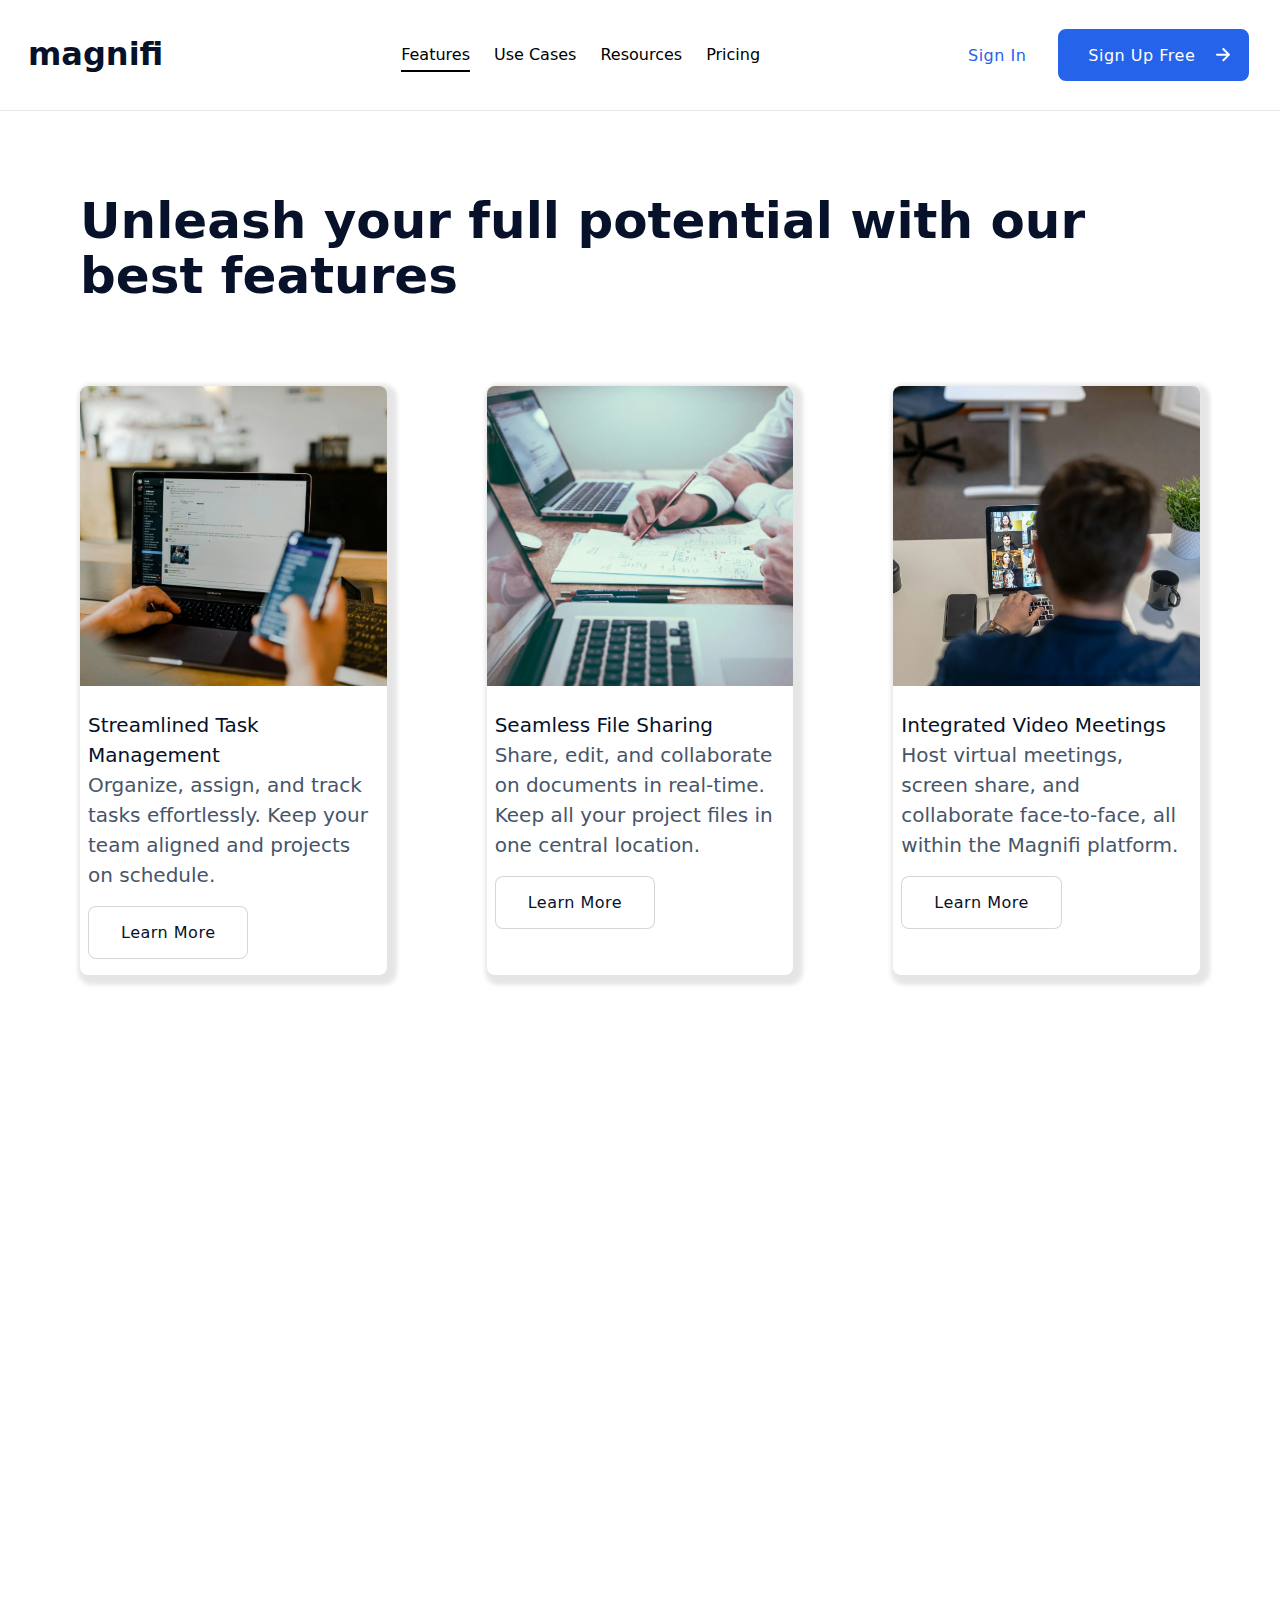
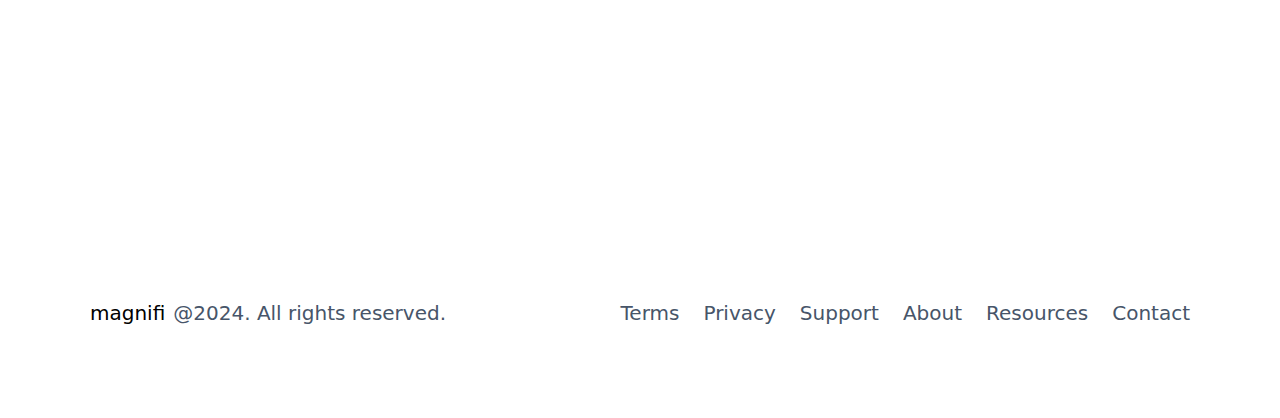
==== commit ec500377: "Implemented Secondary Button Animation" ====
--- a/public/pages/features.html
+++ b/public/pages/features.html
@@ -17,7 +17,14 @@
         <div class="menu-container">
     
             <a href="../index.html"><h1>magnifi</h1></a> 
-            <button class="menu-btn"><img src="../assets/img/hamburger-menu-icon.svg" alt="menu icon"></button>
+
+         <!-- hamburger menu -->
+        <div class="ham-menu" onclick="toggleMenu()">
+            <div class="bar"></div>
+            <div class="bar"></div>
+            <div class="bar"></div>
+        </div>
+
         </div>
     
         <div class="link-container">
@@ -33,20 +40,32 @@
     
     
         <div class="nav-btn-container"> 
-        <button class="secondary-btn"><span>Sign In</span></button>
+        <button class="secondary-btn custom-btn"><span>Sign In</span></button>
         <button class="primary-btn"><span>Sign Up Free</span> <img class="right-arrow-icon" src="../assets/img/arrow-right-white.svg" alt="a right arrow icon">
         </div>
     
     </nav>
 
     <main>
+        <!-- MOBILE MENU NAVIGATION -->
+    <div class="mobile-menu">
+        <ul>
+            <li><a href="features.html">Features</a></li>
+            <li><a href="use-cases.html">Use Cases</a></li>
+            <li><a href="resources.html">Resources</a></li>
+            <li><a href="pricing.html">Pricing</a></li>
+        </ul>
+    </div>
+
+
+
    <section class="features grid">
     <h3 class=" features-h3 animate__animated animate__fadeIn">Unleash your full potential with our best features</h3>
 
     <div class="feature-container">
 
     <div class="feature-card animate__animated animate__fadeInUp">
-       <picture><img srcset="../assets/img/task-management.webp" alt="A person managing tasks" loading="lazy"></picture>
+       <picture><img srcset="../assets/img/task-management.webp" alt="A person managing tasks" loading="eager" link rel="preload"></picture>
         <div class="feature-text-container">
         <h4>Streamlined Task Management</h4>
         <p>Organize, assign, and track tasks effortlessly. Keep your team aligned and projects on schedule.</p>
@@ -56,7 +75,7 @@
 
     
     <div class="feature-card animate__animated animate__fadeInUp">
-        <picture><img srcset="../assets/img/file-sharing.webp" alt="two people sharing files between devices" loading="lazy"></picture>
+        <picture><img srcset="../assets/img/file-sharing.webp" alt="two people sharing files between devices" loading="eager" link rel="preload"></picture>
         <div class="feature-text-container">
         <h4>Seamless File Sharing</h4>
         <p>Share, edit, and collaborate on documents in real-time. Keep all your project files in one central location.</p>
@@ -65,7 +84,7 @@
     </div>
 
     <div class="feature-card animate__animated animate__fadeInUp">
-        <picture><img srcset="../assets/img/video-meeting.webp" alt="A person having a video meeting with colleagues" loading="lazy"></picture>
+        <picture><img srcset="../assets/img/video-meeting.webp" alt="A person having a video meeting with colleagues" loading="eager" link rel="preload"></picture>
         <div class="feature-text-container">
             <h4>Integrated Video Meetings</h4>
             <p>Host virtual meetings, screen share, and collaborate face-to-face, all within the Magnifi platform.</p>
@@ -75,7 +94,7 @@
     </div>
 
     <div class="feature-card" data-aos="fade-up" data-aos-delay="100" data-aos-duration="1000">
-        <picture><img srcset="../assets/img/workflow-automation.webp" alt="Tasks being automated by Magnifi" loading="lazy"></picture>
+        <picture><img srcset="../assets/img/workflow-automation.webp" alt="Tasks being automated by Magnifi" loading="lazy" link rel="preload"></picture>
         <div class="feature-text-container">
             <h4>Intelligent Workflow Automation</h4>
             <p>Streamline repetitive tasks and processes. Boost productivity with smart automation tools.</p>
@@ -95,7 +114,7 @@
     </div>
 
     <div class="feature-card" data-aos="fade-up" data-aos-delay="300" data-aos-duration="1000">
-        <picture><img srcset="../assets/img/insightful-analytics.webp" alt="Magnifi offering analytics for teams" loading="lazy"></picture>
+        <picture><img srcset="../assets/img/insightful-analytics.webp" alt="Magnifi offering analytics for teams" loading="lazy" link rel="preload"></picture>
         <div class="feature-text-container">
             <h4>Insightful Analytics</h4>
             <p>Gain valuable insights into team performance and project progress with detailed reports and dashboards.</p>
--- a/public/assets/styles/styles.css
+++ b/public/assets/styles/styles.css
@@ -39,6 +39,7 @@
     overflow-x: hidden;
 }
 
+
 li {
     list-style-type: none;
     align-items: center;
@@ -56,7 +57,9 @@
     line-height: 150%;
 }
 
-
+main{
+    padding-top: 70px;
+}
 
 img {
     max-width: 100%;
@@ -66,34 +69,28 @@
 /* ==========================================================================
    4. Typography
    ========================================================================== */
-@font-face {
-    font-family: "Roboto Regular 400";
-    src: url("../fonts/Roboto-Regular.ttf") format("truetype");
-    font-display: swap;
-}
-
-@font-face {
-    font-family: "Roboto Medium 500";
-    src: url("../fonts/Roboto-Medium.ttf") format("truetype");
-    font-display: swap;
-}
-
-@font-face {
-    font-family: "Roboto Bold 700";
-    src: url("../fonts/Roboto-Bold.ttf") format("truetype");
-    font-display: swap;
-}
+   @import url('https://fonts.googleapis.com/css2?family=Roboto:ital,wght@0,400;0,500;0,700;1,400&display=swap');
 
 h1,
 h2,
-h3 {
+h3
+ {
     color: var(--Blue-Gray-900);
     line-height: 110%;
-    font-family: "Roboto Bold 700";
+    font-family: "Roboto", system-ui;
+    font-weight: 700;
+    font-style: normal;
+}
+
+li, a{
+    font-weight: 500;
+    font-family: "Roboto", system-ui;
+    font-style: normal;
 }
 
 h1 {
     font-size: 32px;
+    
 }
 
 h2,
@@ -110,21 +107,20 @@
 p,
 input,
 textarea {
-    font-family: "Roboto Regular 400";
+    font-family: "Roboto", system-ui;
+    font-weight: 400;
+    font-style: normal;
     color: var(--Blue-Gray-600);
     line-height: 150%;
 }
 
-a,
-li {
-    color: var(--Blue-Gray-900);
-    font-family: "Roboto Bold 700";
-}
 
 button,
 strong,
 h4 {
-    font-family: "Roboto Medium 500";
+    font-family: "Roboto", system-ui;
+    font-weight: 500;
+    font-style: normal;
 }
 
 nav ul li a,
@@ -208,6 +204,85 @@
     max-width: fit-content;
 }
 
+.ham-menu{
+    display: flex;
+    flex-direction: column;
+    gap: 4px;
+    grid-column: 5;
+    justify-content: center;
+    align-items: center;
+    cursor: pointer;
+    z-index: 2;
+
+
+}
+
+
+/* X transformation */
+.ham-menu.active .bar:nth-child(1) {
+    transform: translateY(8px) rotate(45deg);
+}
+
+.ham-menu.active .bar:nth-child(2) {
+    opacity: 0;
+}
+
+.ham-menu.active .bar:nth-child(3) {
+    transform: translateY(-8px) rotate(-45deg);
+}
+
+
+
+.bar{
+    width: 25px;
+    height: 3px;
+    background-color: var(--Blue-Gray-900);
+    border-radius: 8px;
+    transition: all 0.3s ease;
+}
+
+.mobile-menu{
+    margin-top: 67px;
+    position: fixed;
+    height: 100vh;
+    background-color: var(--White);
+    width: 100%;
+    z-index: 1;
+    right: -2000px;
+    transition: 0.3s ease;
+    box-shadow: 4px 4px 4px 6px rgba(0, 0, 0, 0.1);
+    -webkit-transition: 0.3s ease;
+    -moz-transition: 0.3s ease;
+    -ms-transition: 0.3s ease;
+    -o-transition: 0.3s ease;
+}
+
+.mobile-menu ul{
+    width: 100%;
+
+}
+
+.mobile-menu ul li{
+    border-bottom: 1px solid rgba(128, 128, 128, 0.192);
+    justify-content: center;
+    display: flex;
+    flex-direction: column;
+    padding: 10px;
+    
+}
+
+.mobile-menu ul li a{
+    color: var(--Blue-Gray-900);
+    font-size: 18px;
+    line-height: 1.5;
+    padding: 12px 16px; /* This creates a larger touch target */
+}
+
+.mobile-menu.active{
+    right: 0;
+    top: 0;
+}
+
 .primary-btn {
     padding: 12px;
     background: var(--Blue-600);
@@ -222,13 +297,85 @@
     max-width: fit-content;
 }
 
+
+
 .secondary-btn {
-    padding: 12px 8px;
+    background: var(--Blue-600);
+  background: linear-gradient(0deg, var(--Blue-600) 0%, var(--Blue-600) 100%);
+    border: none;
+    
+  }
+  .secondary-btn span {
+    position: relative;
+    display: flex;
+    justify-content: center;
+    align-items: center;
+    width: 100%;
+    height: 100%;
+}
+  .secondary-btn:before,
+  .secondary-btn:after {
+    position: absolute;
+    content: "";
+    right: 0;
+    top: 0;
+    background: var(--Blue-600);
+    transition: all 0.3s ease;
+  
+
+}
+  .secondary-btn:before {
+    height: 0%;
+    width: 2px;
+   
+  }
+  .secondary-btn:after {
+    width: 0%;
+    height: 2px;
+  }
+  .secondary-btn:hover{
+     background: transparent;
+    box-shadow: none;
+  }
+  .secondary-btn:hover:after {
+    width: 100%;
+    
+  }
+
+  .secondary-btn span:before,
+  .secondary-btn span:after {
+    position: absolute;
+    content: "";
+    left: 0;
+    bottom: 0;
+     background: var(--Blue-600);
+    transition: all 0.3s ease;
+    border-radius: 8px;
+    
+  }
+
+  .secondary-btn span:after {
+    width: 0%;
+    height: 2px;
+    border-radius: 8px;
+  }
+
+  .secondary-btn span:hover:after {
+    width: 100%;
+    border-radius: 8px;
+  }
+  
+.custom-btn {
     color: var(--Blue-600);
-    background: var(--White);
     border: none;
-}
-
+    background: transparent;
+    transition: all 0.3s ease;
+    position: relative;
+    display: inline-block;
+    outline: none;
+    
+  }
+  
 .secondary-btn span {
     padding: 0 16px;
 }
@@ -381,7 +528,11 @@
 nav {
     padding: 1em;
     border-bottom: 1px solid rgba(128, 128, 128, 0.192);
-    text-wrap: nowrap;
+    text-wrap: nowrap;  
+    position: fixed;
+    z-index: 1;
+    background-color: #FFF;
+    width: 100%;
 }
 
 nav ul,
@@ -393,6 +544,7 @@
 .menu-container {
     display: grid;
     grid-template-columns: repeat(4, 1fr);
+    
 }
 
 .menu-btn {
@@ -415,6 +567,7 @@
 }
 
 
+
 /* Section 3 */
 
 
@@ -425,7 +578,7 @@
 
 /* Section 4 */
 .section-4 {
-    background: linear-gradient(0deg, rgba(88, 28, 135, 0.75) 0%, rgba(88, 28, 135, 0.75) 100%), url(../img/hot-air.jpg) lightgray 50% / cover no-repeat;
+    background: linear-gradient(0deg, rgba(88, 28, 135, 0.75) 0%, rgba(88, 28, 135, 0.75) 100%), url(../img/hot-air-bg.webp) lightgray 50% / cover no-repeat;
 
 }
 
@@ -495,7 +648,9 @@
 }
 
 footer ul li a {
-    font-family: "Roboto Regular 400";
+    font-family: "Roboto", system-ui;
+    font-weight: 400;
+    font-style: normal;
 }
 
 footer p,
@@ -527,6 +682,10 @@
 @media screen and (min-width: 960px) {
     body {
         font-size: 18px;
+    }
+
+    main{
+        padding-top: 114px;
     }
 
     h2 {
@@ -617,6 +776,7 @@
     nav .primary-btn,
     .secondary-btn {
         display: inline-flex;
+        
     }
 
     .nav-btn-container {
@@ -624,7 +784,7 @@
         display: flex;
         gap: 1rem;
         width: 300px;
-        flex-grow: 1;
+        
     }
 
     .link-container {
@@ -660,7 +820,7 @@
         padding: 0 0 0 8px;
     }
 
-    .menu-btn {
+    .ham-menu, .mobile-menu {
         display: none;
     }
 
